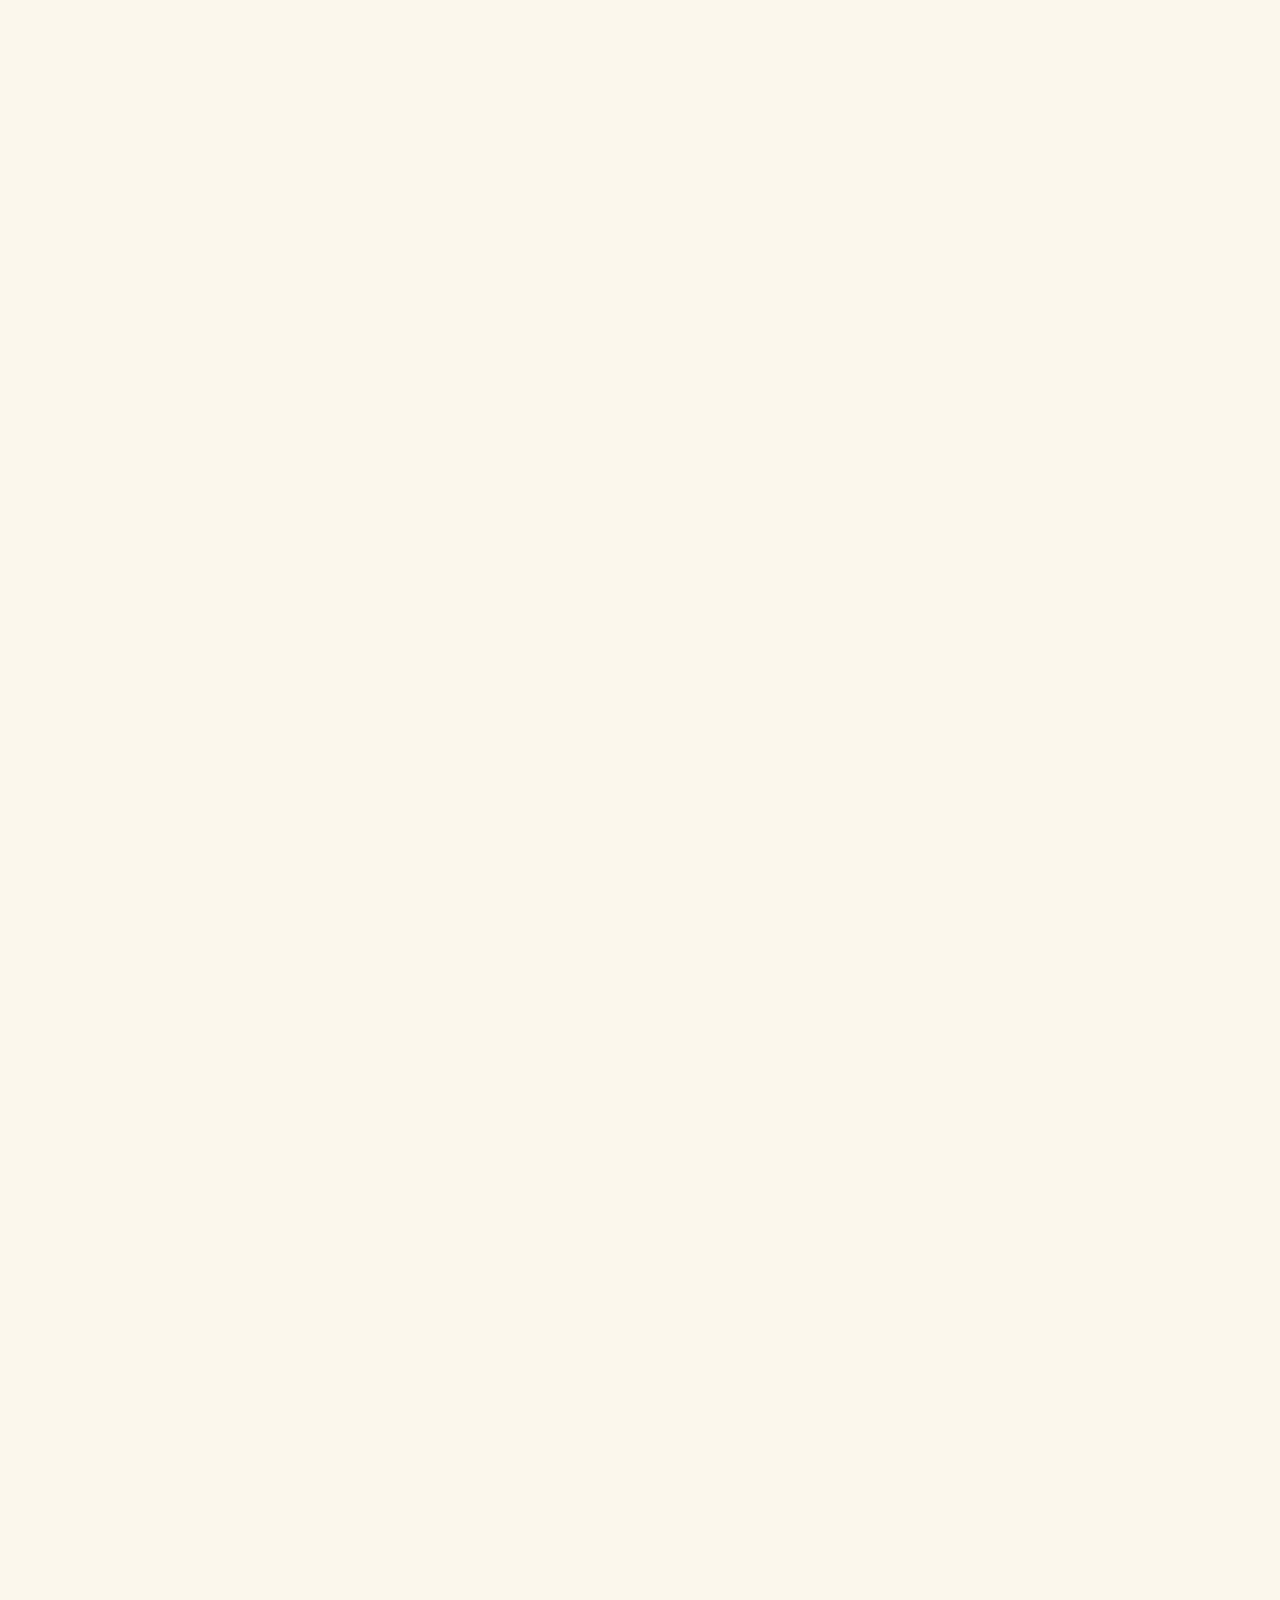
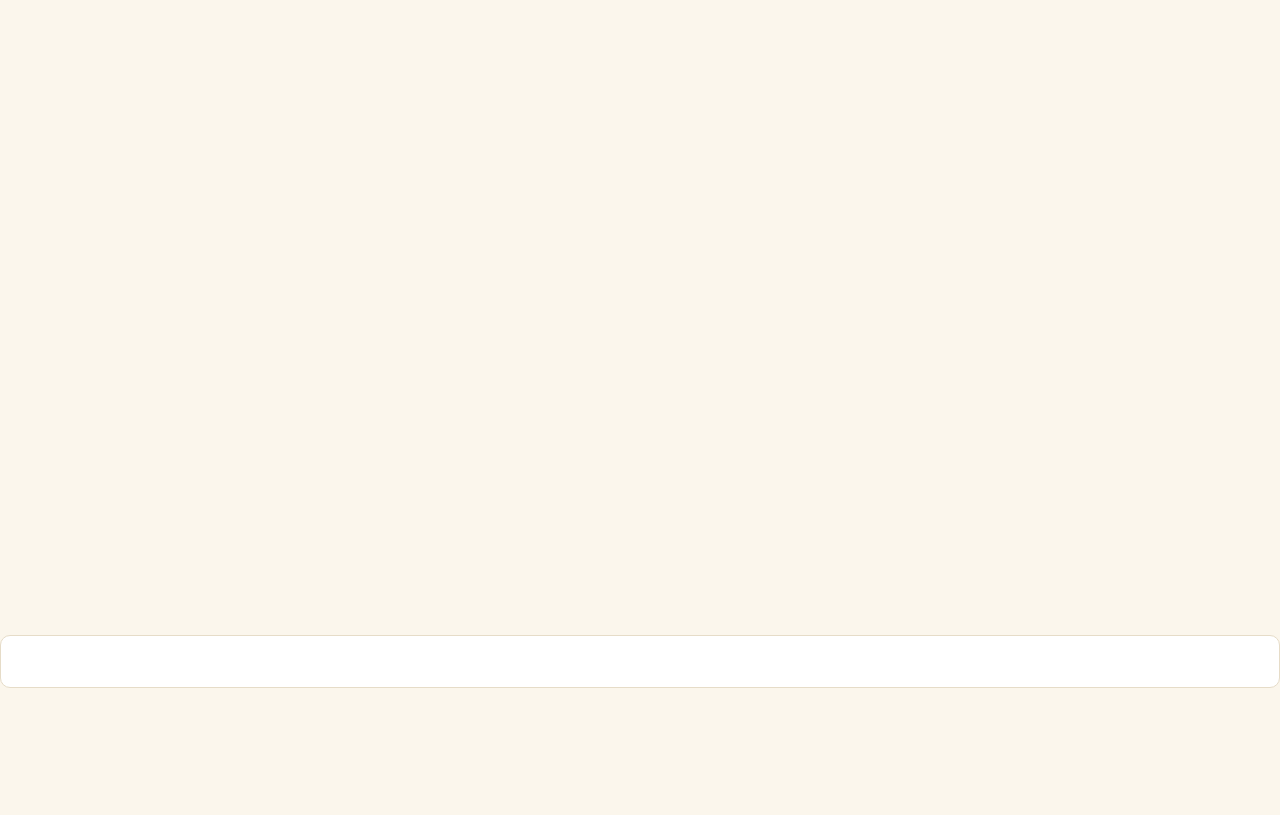
==== story.html @ 7ff15a28 "Add story form, four-step process" ====
<!doctype html>
<html lang="he" dir="rtl">
<head>
<meta charset="utf-8">
<meta name="viewport" content="width=device-width,initial-scale=1">
<meta name="robots" content="noindex">
<title>הסיפור שלכם | פיקו</title>
<style>
:root{--bg:#FBF6EC;--paper:#fff;--ink:#1F2A44;--muted:#5B6379;--line:#E6DCC8;--accent:#6B5CA5;--accent-ink:#fff;--gold:#C98B3C;--soft:#F1ECF8;--warn:#9A3B2E;--ok:#2F7D5B}
@media (prefers-color-scheme:dark){:root:not([data-theme="light"]){--bg:#171A2B;--paper:#20243A;--ink:#F2EBDD;--muted:#AEB4C8;--line:#343A58;--accent:#B3A6E8;--accent-ink:#171A2B;--gold:#E0A55A;--soft:#2A2842;--warn:#F0A090;--ok:#6FCF9C;color-scheme:dark}}
*{box-sizing:border-box}
body{margin:0;background:var(--bg);color:var(--ink);font:18px/1.6 "Assistant",system-ui,-apple-system,"Segoe UI",Arial,sans-serif;padding:0 16px 80px}
.wrap{max-width:720px;margin:0 auto}
header{padding:28px 0 8px}
.mark{font-weight:800;font-size:34px;color:var(--accent);direction:ltr;display:inline-block}
h1{font-size:clamp(30px,6vw,44px);line-height:1.1;margin:14px 0 8px}
h2{font-size:24px;margin:0 0 6px}
.bar{display:block;width:70px;height:5px;background:var(--gold);margin:28px 0 14px}
.lead{color:var(--muted);margin:0 0 6px}
section{margin-top:8px}
.field{display:flex;flex-direction:column;gap:6px;margin:14px 0}
label,.legend{font-weight:700}
.hint{color:var(--muted);font-size:15px;font-weight:400}
input[type=text],input[type=tel],textarea,select{font:inherit;color:inherit;background:var(--paper);border:1.5px solid var(--line);border-radius:10px;padding:11px 13px;width:100%}
textarea{min-height:96px;resize:vertical}
input:focus,textarea:focus,select:focus{outline:3px solid var(--accent);outline-offset:1px}
.choices{display:flex;gap:10px;flex-wrap:wrap}
.choice input{position:absolute;opacity:0}
.choice label{display:block;border:1.5px solid var(--line);background:var(--paper);border-radius:999px;padding:9px 18px;cursor:pointer;font-weight:600}
.choice input:checked+label{background:var(--accent);border-color:var(--accent);color:var(--accent-ink)}
.choice input:focus-visible+label{outline:3px solid var(--accent);outline-offset:2px}
.char{background:var(--paper);border:1.5px solid var(--line);border-radius:16px;padding:6px 18px 14px;margin:14px 0}
.char h3{margin:12px 0 0;font-size:22px;display:flex;justify-content:space-between;align-items:center}
.photos{display:grid;grid-template-columns:1fr 1fr;gap:12px;margin-top:8px}
.drop{border:2px dashed var(--line);border-radius:12px;padding:12px;text-align:center;cursor:pointer;background:var(--soft);min-height:150px;display:flex;flex-direction:column;align-items:center;justify-content:center;gap:6px;font-size:15px;position:relative;overflow:hidden}
.drop img{position:absolute;inset:0;width:100%;height:100%;object-fit:cover}
.drop input{position:absolute;inset:0;opacity:0;cursor:pointer;width:100%;height:100%}
.drop b{font-size:16px}
.btn{font:inherit;font-weight:700;border:2px solid var(--accent);background:var(--accent);color:var(--accent-ink);border-radius:999px;padding:12px 26px;cursor:pointer}
.btn.ghost{background:transparent;color:var(--accent)}
.btn.small{padding:6px 14px;font-size:15px}
.btn:disabled{opacity:.6;cursor:wait}
.check{display:flex;gap:10px;align-items:flex-start;margin:12px 0;font-weight:400}
.check input{margin-top:6px;width:20px;height:20px;flex:none}
.q{background:var(--paper);border:1.5px solid var(--line);border-radius:14px;padding:6px 16px 12px;margin:12px 0}
.q .hint{margin-top:-2px}
.status{margin-top:14px;font-weight:700;min-height:1.6em}
.status.bad{color:var(--warn)}.status.ok{color:var(--ok)}
.voice{background:var(--soft);border-radius:14px;padding:12px 16px;margin:14px 0}
.done{text-align:center;padding:40px 0}
[hidden]{display:none!important}
</style>
</head>
<body>
<div class="wrap">
<header><span class="mark">Pikoo.</span>
<h1>הסיפור שלכם</h1>
<p class="lead">תודה על התשלום! זה השלב שבו הספר נהיה שלכם. ככל שהפרטים אמיתיים ומדויקים יותר, הספר יוצא טוב יותר. אפשר לעצור באמצע ולחזור, הטיוטה נשמרת בדפדפן הזה (בלי התמונות).</p></header>

<form id="form" novalidate>
<span class="bar" aria-hidden="true"></span>
<section>
  <h2>1. מי אתם</h2>
  <div class="field"><label for="order">מספר הזמנה</label><input type="text" id="order" inputmode="numeric" autocomplete="off"><span class="hint">מופיע בקישור שקיבלתם. אם הוא ריק, כתבו את מה שנשלח אליכם.</span></div>
  <div class="field"><label for="cname">השם שלכם</label><input type="text" id="cname" autocomplete="name"></div>
  <div class="field"><span class="legend">סוג הספר</span>
    <div class="choices" role="radiogroup" aria-label="סוג הספר">
      <div class="choice"><input type="radio" name="line" id="l1" value="תודה"><label for="l1">תודה</label></div>
      <div class="choice"><input type="radio" name="line" id="l2" value="אהבה"><label for="l2">אהבה</label></div>
      <div class="choice"><input type="radio" name="line" id="l3" value="משפחה"><label for="l3">משפחה</label></div>
    </div></div>
</section>

<span class="bar" aria-hidden="true"></span>
<section>
  <h2>2. הדמויות והתמונות</h2>
  <p class="lead">לכל דמות: תמונת פנים ברורה וטבעית, ותמונה אחת שרואים בה את הגוף. בלי משקפי שמש ובלי פילטרים. התמונות משמשות רק להכנת האיורים ונמחקות בסיום ההפקה.</p>
  <div id="chars"></div>
  <button type="button" class="btn ghost small" id="addChar">הוספת דמות (מעבר לשתיים: 39 ש״ח לכל אחת)</button>
</section>

<span class="bar" aria-hidden="true"></span>
<section>
  <h2>3. הסיפור</h2>
  <div class="voice"><b>מעדיפים לדבר במקום לכתוב?</b><br>שלחו הקלטה קולית של 3 עד 5 דקות בוואטסאפ, ככה יוצאים הפרטים הכי טובים. סמנו כאן ואפשר לדלג על השאלות.
    <div class="check"><input type="checkbox" id="voice"><label for="voice" style="font-weight:400">אשלח הקלטה קולית בוואטסאפ במקום לכתוב</label></div></div>
  <div id="qs"></div>
</section>

<span class="bar" aria-hidden="true"></span>
<section>
  <h2>4. האווירה</h2>
  <div class="field"><span class="legend">טון הסיפור</span>
    <div class="choices" role="radiogroup" aria-label="טון">
      <div class="choice"><input type="radio" name="tone" id="t1" value="מצחיק"><label for="t1">מצחיק</label></div>
      <div class="choice"><input type="radio" name="tone" id="t2" value="מרגש"><label for="t2">מרגש</label></div>
      <div class="choice"><input type="radio" name="tone" id="t3" value="שילוב"><label for="t3">שילוב</label></div>
    </div></div>
  <div class="field"><label for="dedication">הקדשה (לא חובה)</label><textarea id="dedication" placeholder="כמה מילים שיופיעו בעמוד האחרון"></textarea></div>
  <div class="field"><label for="avoid">מה לא לכלול?</label><textarea id="avoid" placeholder="נושא רגיש, פרט שמביך, דבר שלא רוצים שיופיע בספר"></textarea><span class="hint">אנחנו כותבים רק מה שסיפרתם, ולא ממציאים עובדות על האנשים.</span></div>
</section>

<span class="bar" aria-hidden="true"></span>
<div class="check"><input type="checkbox" id="consent"><label for="consent">יש לי אישור להשתמש בתמונות ובפרטים של האנשים שבספר.</label></div>
<input type="text" id="website" tabindex="-1" autocomplete="off" aria-hidden="true" style="position:absolute;left:-9999px">
<button type="button" class="btn" id="send">שליחה</button>
<div class="status" id="status" role="status"></div>
</form>

<div class="done" id="done" hidden>
  <h1>קיבלנו, תודה!</h1>
  <p class="lead">אני עוברת על הכל וחוזרת אליכם בוואטסאפ עם כיוון עלילה בשלוש שורות, לאישור, לפני שמתחילים בטיוטה. אם יש משהו שנשכח, אפשר לשלוח בוואטסאפ.</p>
</div>
</div>

<script>
(function(){
  var SCRIPT_URL = "https://script.google.com/macros/s/AKfycbzPmQh5xQ8qxsZ8nbKefd9BK188Abw25yx2C8t7xrqy7LwY0lcm_efcXIiAoqYudZ_pvg/exec";
  var KEY="pikoo-story-v1", MAXPX=1400;
  var $=function(s){return document.querySelector(s)};
  var chars=[{name:"",role:"",looks:"",face:null,body:null},{name:"",role:"",looks:"",face:null,body:null}];
  var answers={};
  var COMMON=[
    ["saying","משפט שהם תמיד אומרים","המילים המדויקות, גם אם הן מצחיקות."],
    ["moment","רגע אחד ספציפי שאתם זוכרים","מי היה שם, איפה זה קרה, מה בדיוק נאמר. רגע אחד מדויק שווה יותר מעשרה תיאורים כלליים."],
    ["funny","משהו מצחיק שקרה","פדיחה, בדיחה פנימית, הרגל משעשע."],
    ["unique","מה הם עושים שאף אחד אחר לא עושה?","לא ״מקסימים״, אלא מה בדיוק הם עושים שהופך אותם לכאלה."],
    ["visual","פרטים שרואים","בגד או צבע אהוב, משקפיים, תסרוקת, חפץ שתמיד איתם. מזה בונים את האיורים."]
  ];
  var BY={
    "תודה":[["helped","במה עזרו לילד שלכם או לכם?","סיפור אחד אמיתי."],["kids","ילדים או אנשים נוספים שירצו להופיע בסיפור","שמות, ומשהו קטן על כל אחד."],["time","כמה זמן אתם ביחד, ומה השתנה בתקופה הזאת?",""]],
    "אהבה":[["met","איך הכרתם?","הגרסה האמיתית. מה שלא רוצים שיופיע, כתבו בשדה ״מה לא לכלול״."],["knew","הרגע שבו ידעת",""],["inside","בדיחה פנימית או מילה שרק שניכם מבינים",""],["place","מקום שהוא ״שלכם״",""]],
    "משפחה":[["oldstory","סיפור מהעבר שמספרים שוב ושוב",""],["learned","מה למדתם מהם?",""],["tradition","מסורת משפחתית (ארוחת שישי, מאכל, שיר)",""],["grandkids","נכדים או ילדים שיופיעו בספר","שמות, גילאים ומשהו על כל אחד."]]
  };
  function esc(s){return String(s||"").replace(/[&<>"]/g,function(m){return {"&":"&amp;","<":"&lt;",">":"&gt;",'"':"&quot;"}[m]})}
  function line(){var r=document.querySelector('input[name=line]:checked');return r?r.value:""}
  function status(t,k){var s=$("#status");s.textContent=t;s.className="status"+(k?" "+k:"")}
  function save(){try{localStorage.setItem(KEY,JSON.stringify({order:$("#order").value,cname:$("#cname").value,line:line(),tone:(document.querySelector('input[name=tone]:checked')||{}).value||"",dedication:$("#dedication").value,avoid:$("#avoid").value,voice:$("#voice").checked,answers:answers,chars:chars.map(function(c){return{name:c.name,role:c.role,looks:c.looks}})}))}catch(e){}}
  function load(){try{var d=JSON.parse(localStorage.getItem(KEY)||"null");if(!d)return;$("#order").value=d.order||"";$("#cname").value=d.cname||"";$("#dedication").value=d.dedication||"";$("#avoid").value=d.avoid||"";$("#voice").checked=!!d.voice;answers=d.answers||{};if(d.chars&&d.chars.length)chars=d.chars.map(function(c){return{name:c.name,role:c.role,looks:c.looks,face:null,body:null}});
    if(d.line){var r=document.querySelector('input[name=line][value="'+d.line+'"]');if(r)r.checked=true}
    if(d.tone){var t=document.querySelector('input[name=tone][value="'+d.tone+'"]');if(t)t.checked=true}}catch(e){}}
  function resize(file){return new Promise(function(res,rej){
    var img=new Image(),u=URL.createObjectURL(file);
    img.onload=function(){var w=img.width,h=img.height,k=Math.min(1,MAXPX/Math.max(w,h));var c=document.createElement("canvas");c.width=Math.round(w*k);c.height=Math.round(h*k);c.getContext("2d").drawImage(img,0,0,c.width,c.height);URL.revokeObjectURL(u);res(c.toDataURL("image/jpeg",0.82))};
    img.onerror=function(){URL.revokeObjectURL(u);rej(new Error("img"))};img.src=u})}
  function renderChars(){
    var box=$("#chars");box.innerHTML="";
    chars.forEach(function(c,i){
      var d=document.createElement("div");d.className="char";
      d.innerHTML='<h3><span>דמות '+(i+1)+'</span>'+(chars.length>1?'<button type="button" class="btn ghost small" data-rm="'+i+'">הסרה</button>':'')+'</h3>'+
      '<div class="field"><label for="cn'+i+'">שם (כמו שיופיע בספר)</label><input type="text" id="cn'+i+'" data-c="'+i+'" data-k="name" value="'+esc(c.name)+'"></div>'+
      '<div class="field"><label for="cr'+i+'">מי זה/זו?</label><input type="text" id="cr'+i+'" data-c="'+i+'" data-k="role" placeholder="גננת, סבא, בן זוג..." value="'+esc(c.role)+'"></div>'+
      '<div class="field"><label for="cl'+i+'">איך הם נראים?</label><input type="text" id="cl'+i+'" data-c="'+i+'" data-k="looks" placeholder="שיער ארוך שחור, עגילי חישוק, תמיד בז׳קט שחור" value="'+esc(c.looks)+'"></div>'+
      '<div class="photos">'+
      ['face','body'].map(function(k){return '<label class="drop"><span class="'+k+'-t"><b>'+(k==="face"?"תמונת פנים":"תמונה עם גוף")+'</b><br>לחיצה לבחירה</span><input type="file" accept="image/*" data-p="'+i+'" data-pk="'+k+'">'+(c[k]?'<img alt="" src="'+c[k]+'">':'')+'</label>'}).join('')+
      '</div>';
      box.appendChild(d)});
    box.querySelectorAll("[data-c]").forEach(function(el){el.oninput=function(){chars[+el.dataset.c][el.dataset.k]=el.value;save()}});
    box.querySelectorAll("[data-rm]").forEach(function(b){b.onclick=function(){chars.splice(+b.dataset.rm,1);renderChars();save()}});
    box.querySelectorAll("[data-p]").forEach(function(el){el.onchange=function(){var f=el.files&&el.files[0];if(!f)return;status("מכווצים את התמונה...");resize(f).then(function(u){chars[+el.dataset.p][el.dataset.pk]=u;status("");renderChars()}).catch(function(){status("אי אפשר לקרוא את התמונה הזאת. נסו תמונה אחרת.","bad")})}})}
  function renderQs(){
    var box=$("#qs");box.innerHTML="";
    var l=line();var list=COMMON.concat(l?BY[l]:[]);
    if(!l){var p=document.createElement("p");p.className="hint";p.textContent="בחרו סוג ספר למעלה כדי לראות את כל השאלות.";box.appendChild(p)}
    list.forEach(function(q){var d=document.createElement("div");d.className="q field";d.innerHTML='<label for="q_'+q[0]+'">'+esc(q[1])+'</label>'+(q[2]?'<span class="hint">'+esc(q[2])+'</span>':'')+'<textarea id="q_'+q[0]+'" data-q="'+q[0]+'" data-qt="'+esc(q[1])+'">'+esc(answers[q[0]]||"")+'</textarea>';box.appendChild(d)});
    box.querySelectorAll("[data-q]").forEach(function(el){el.oninput=function(){answers[el.dataset.q]=el.value;save()}})}
  function check(){
    var bad=[];
    if(!$("#order").value.trim())bad.push("מספר הזמנה");
    if(!$("#cname").value.trim())bad.push("השם שלכם");
    if(!line())bad.push("סוג ספר");
    if(!chars.some(function(c){return c.name.trim()}))bad.push("שם לדמות אחת לפחות");
    chars.forEach(function(c,i){if(c.name.trim()&&!c.face)bad.push("תמונת פנים ל"+c.name.trim())});
    if(!$("#consent").checked)bad.push("אישור שימוש בתמונות");
    return bad}
  $("#addChar").onclick=function(){if(chars.length>=5){status("אפשר עד 5 דמויות. יותר מזה, כתבו לנו בוואטסאפ.","bad");return}chars.push({name:"",role:"",looks:"",face:null,body:null});renderChars()};
  document.querySelectorAll("input[name=line]").forEach(function(r){r.onchange=function(){renderQs();save()}});
  ["order","cname","dedication","avoid"].forEach(function(id){$("#"+id).oninput=save});
  document.querySelectorAll("input[name=tone]").forEach(function(r){r.onchange=save});
  $("#voice").onchange=save;
  $("#send").onclick=function(){
    var bad=check();if(bad.length){status("חסר: "+bad.join(", "),"bad");return}
    if(!SCRIPT_URL){status("השליחה אינה פעילה כרגע. שלחו בוואטסאפ.","bad");return}
    var b=$("#send");b.disabled=true;status("שולחים... זה יכול לקחת כמה שניות עם תמונות.");
    var qa=[];var l=line();COMMON.concat(l?BY[l]:[]).forEach(function(q){var v=(answers[q[0]]||"").trim();if(v)qa.push({q:q[1],a:v})});
    var d={type:"story",order:$("#order").value.trim(),name:$("#cname").value.trim(),line:l,tone:(document.querySelector('input[name=tone]:checked')||{}).value||"",dedication:$("#dedication").value.trim(),avoid:$("#avoid").value.trim(),voice:$("#voice").checked,qa:qa,website:$("#website").value,
      chars:chars.filter(function(c){return c.name.trim()}).map(function(c){return{name:c.name.trim(),role:c.role.trim(),looks:c.looks.trim(),face:c.face,body:c.body}})};
    fetch(SCRIPT_URL,{method:"POST",mode:"no-cors",headers:{"Content-Type":"text/plain;charset=utf-8"},body:JSON.stringify(d)})
      .then(function(){try{localStorage.removeItem(KEY)}catch(e){}$("#form").hidden=true;$("#done").hidden=false;window.scrollTo(0,0)})
      .catch(function(){b.disabled=false;status("השליחה נכשלה. נסו שוב, או שלחו בוואטסאפ.","bad")})};
  var qs=new URLSearchParams(location.search);
  load();
  if(qs.get("order"))$("#order").value=qs.get("order");
  if(qs.get("type")){var r=document.querySelector('input[name=line][value="'+qs.get("type")+'"]');if(r)r.checked=true}
  renderChars();renderQs();
})();
</script>
</body>
</html>
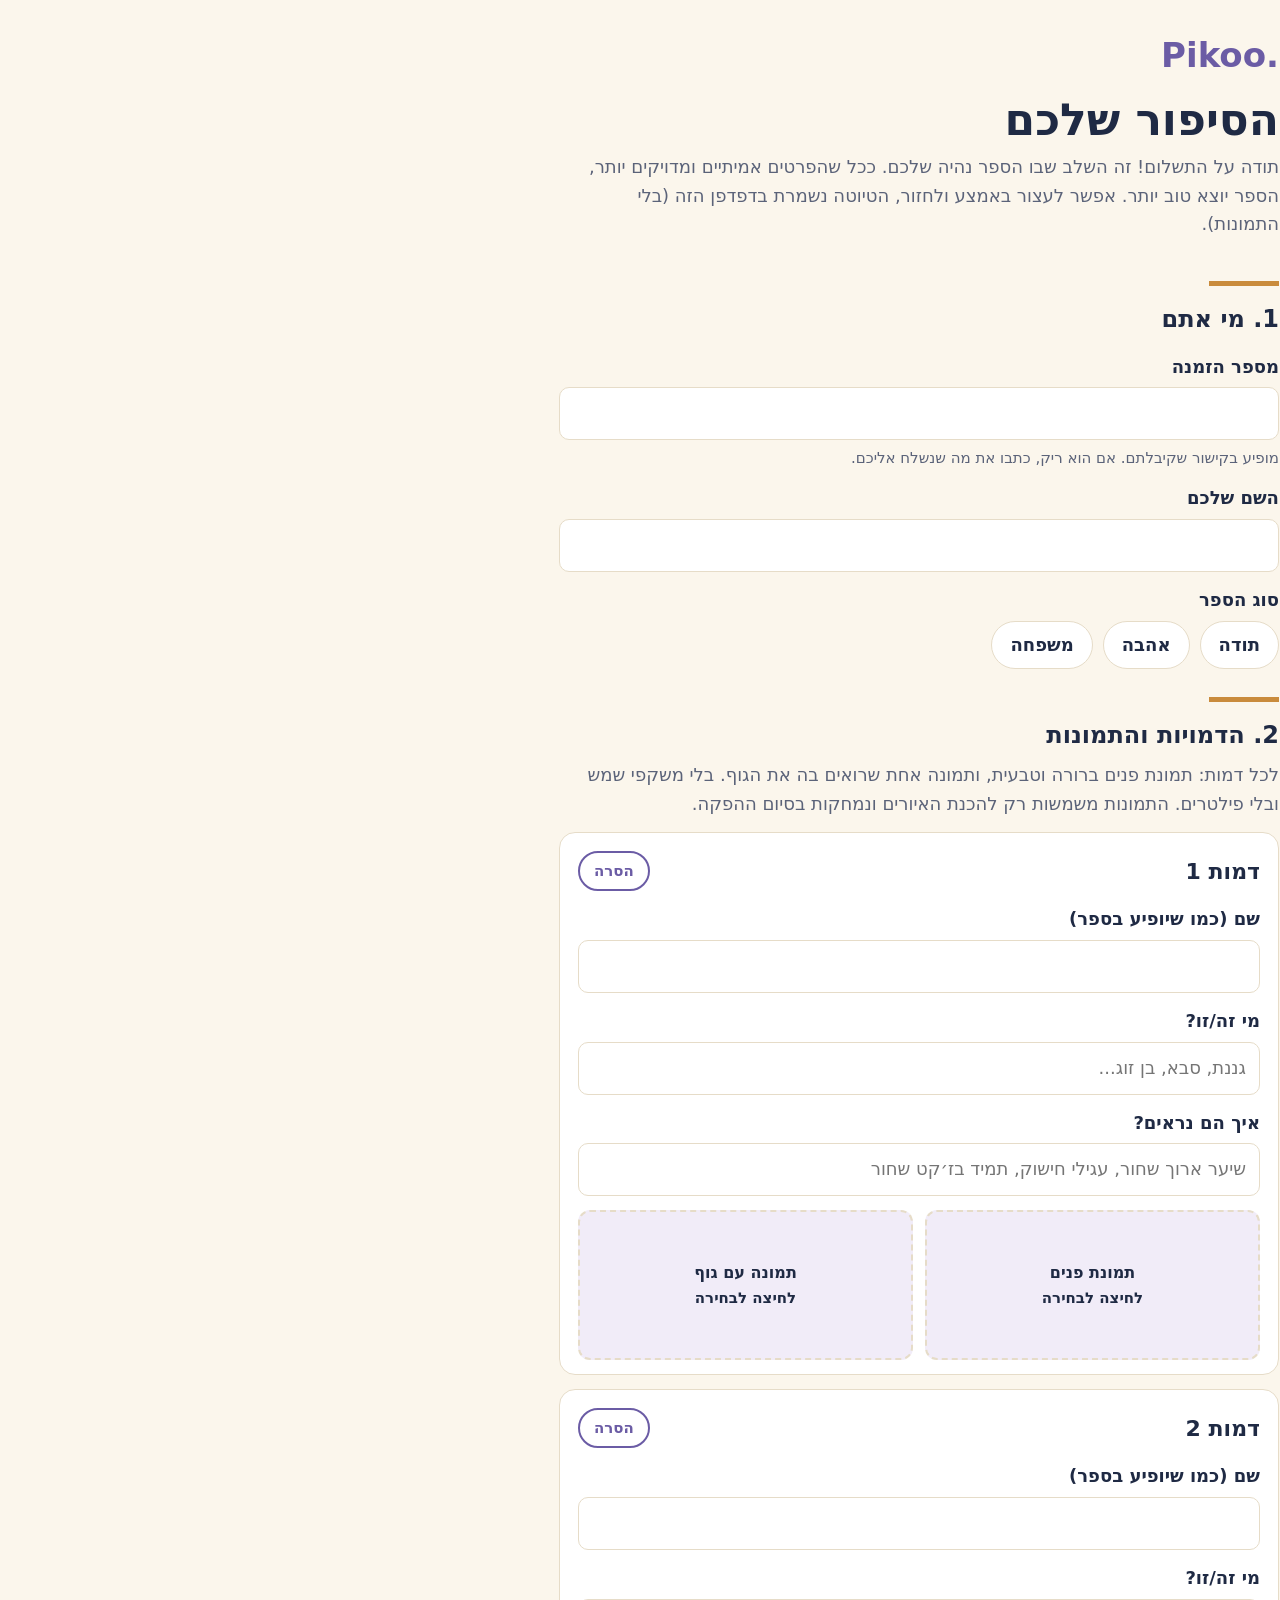
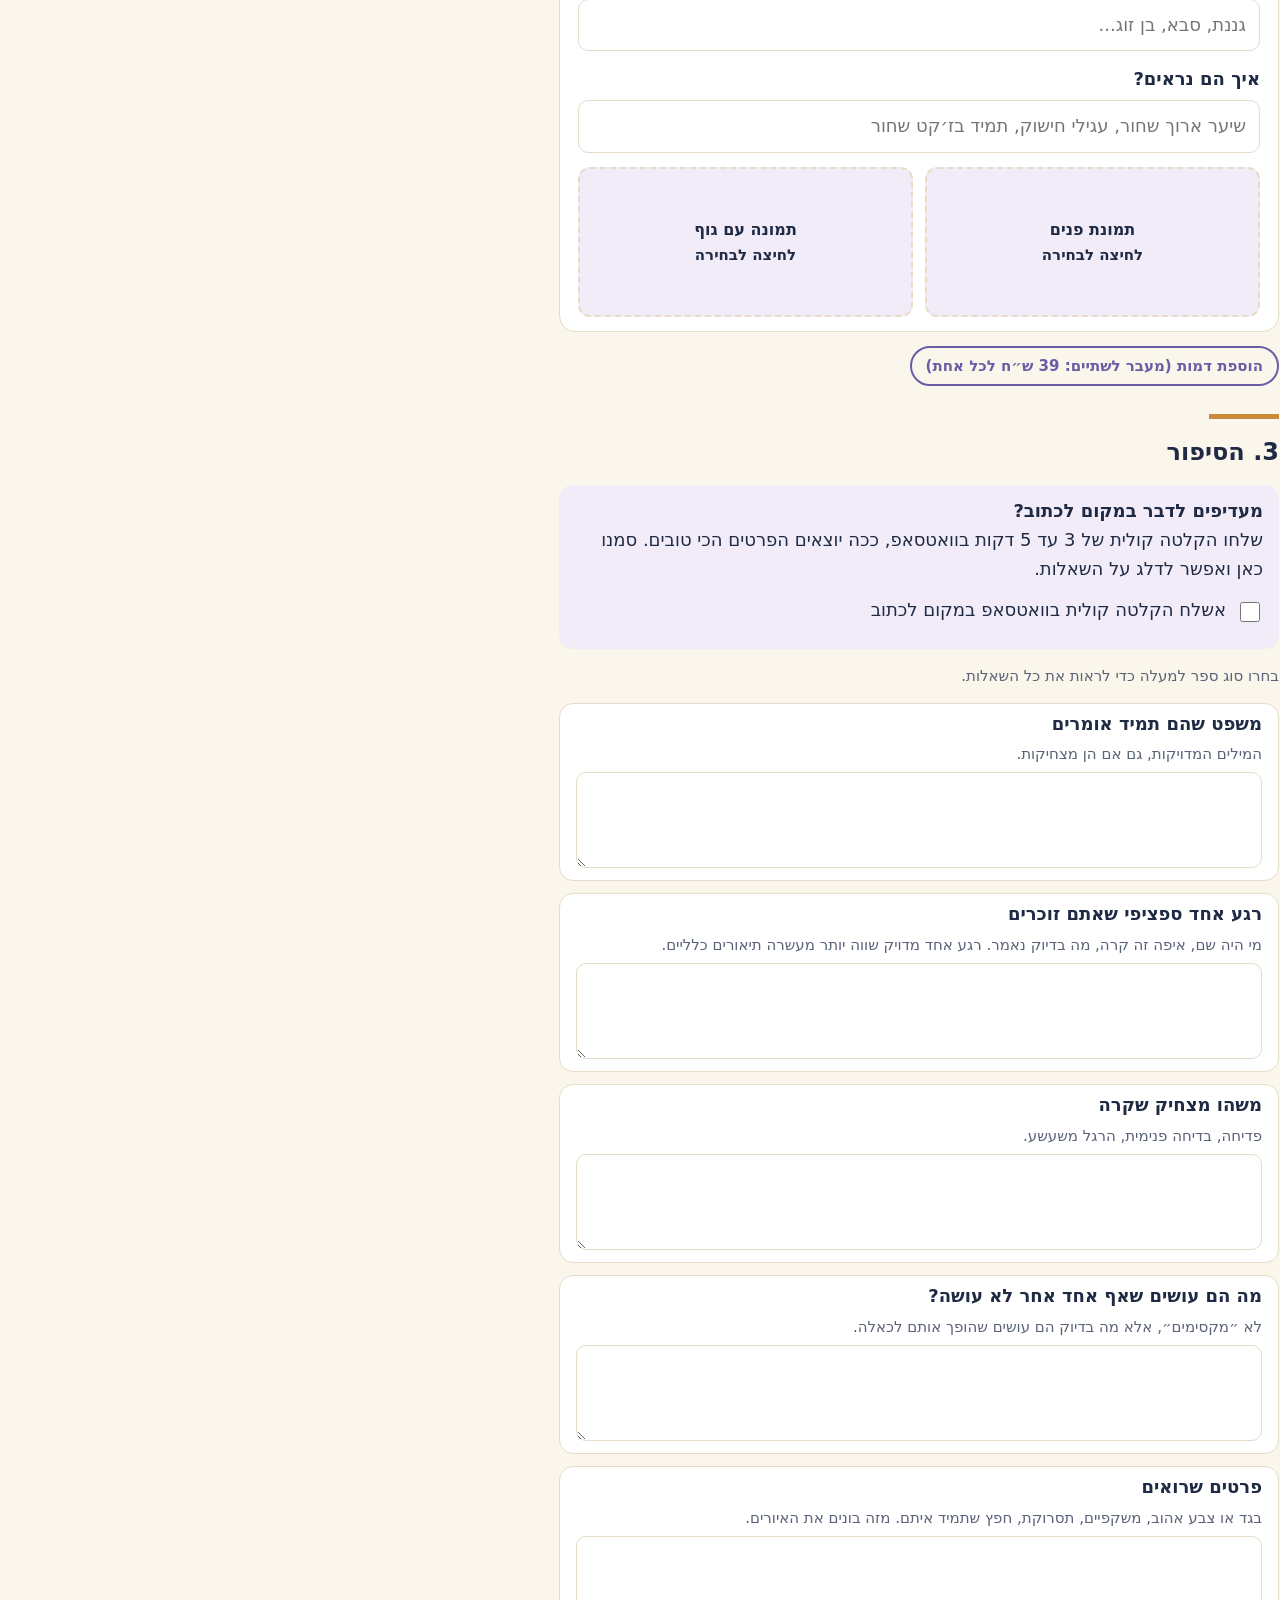
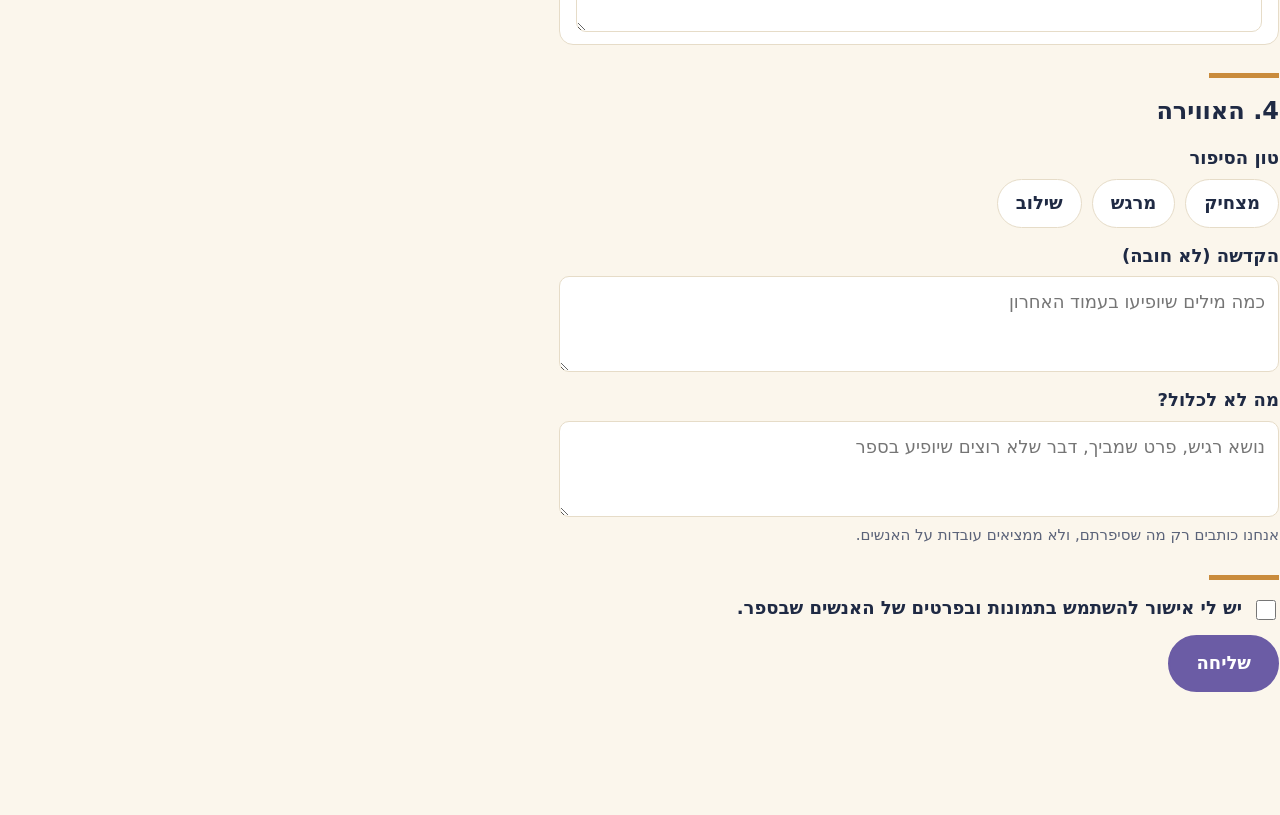
==== commit 571b7959: "Fix honeypot causing horizontal overflow on RTL pages" ====
--- a/story.html
+++ b/story.html
@@ -8,6 +8,7 @@
 <style>
 :root{--bg:#FBF6EC;--paper:#fff;--ink:#1F2A44;--muted:#5B6379;--line:#E6DCC8;--accent:#6B5CA5;--accent-ink:#fff;--gold:#C98B3C;--soft:#F1ECF8;--warn:#9A3B2E;--ok:#2F7D5B}
 @media (prefers-color-scheme:dark){:root:not([data-theme="light"]){--bg:#171A2B;--paper:#20243A;--ink:#F2EBDD;--muted:#AEB4C8;--line:#343A58;--accent:#B3A6E8;--accent-ink:#171A2B;--gold:#E0A55A;--soft:#2A2842;--warn:#F0A090;--ok:#6FCF9C;color-scheme:dark}}
+.hp{position:absolute;width:1px;height:1px;margin:-1px;padding:0;border:0;overflow:hidden;clip:rect(0 0 0 0);white-space:nowrap;opacity:0;pointer-events:none}
 *{box-sizing:border-box}
 body{margin:0;background:var(--bg);color:var(--ink);font:18px/1.6 "Assistant",system-ui,-apple-system,"Segoe UI",Arial,sans-serif;padding:0 16px 80px}
 .wrap{max-width:720px;margin:0 auto}
@@ -102,7 +103,7 @@
 
 <span class="bar" aria-hidden="true"></span>
 <div class="check"><input type="checkbox" id="consent"><label for="consent">יש לי אישור להשתמש בתמונות ובפרטים של האנשים שבספר.</label></div>
-<input type="text" id="website" tabindex="-1" autocomplete="off" aria-hidden="true" style="position:absolute;left:-9999px">
+<input type="text" id="website" tabindex="-1" autocomplete="off" aria-hidden="true" class="hp">
 <button type="button" class="btn" id="send">שליחה</button>
 <div class="status" id="status" role="status"></div>
 </form>
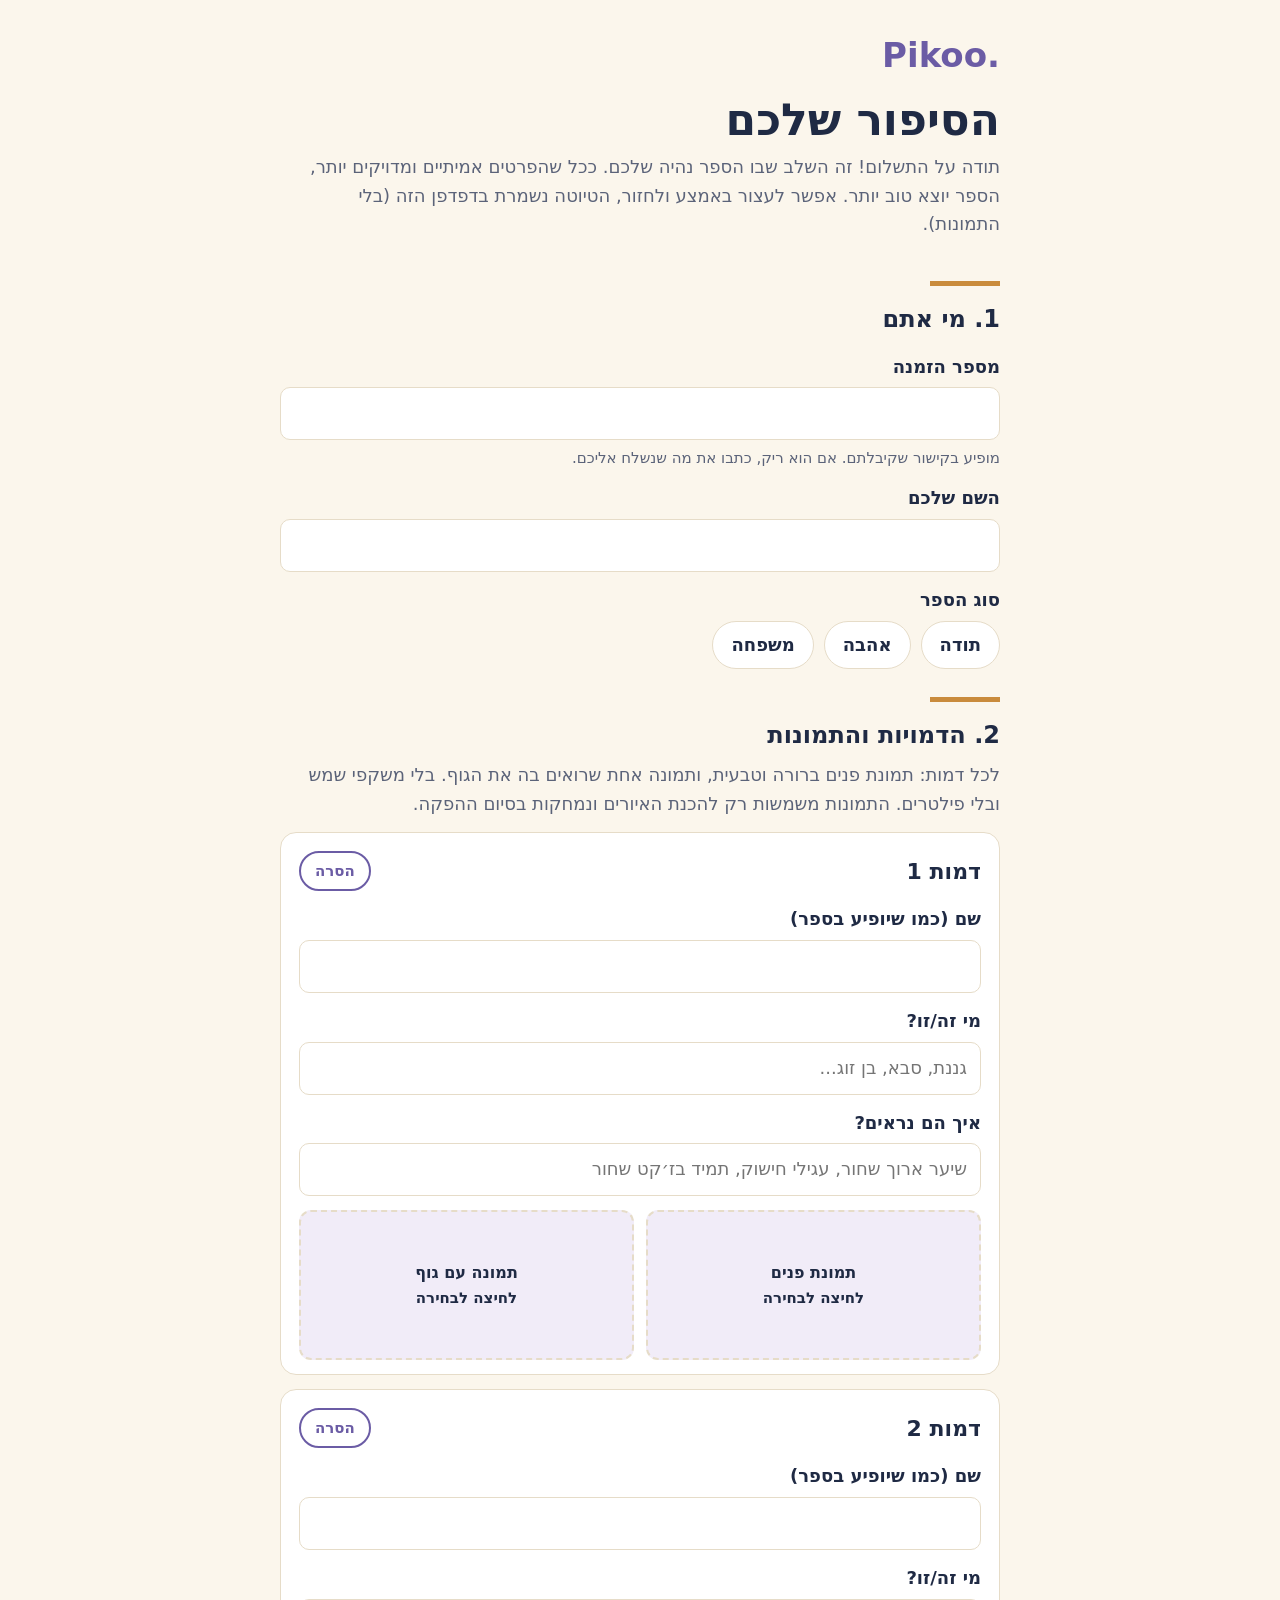
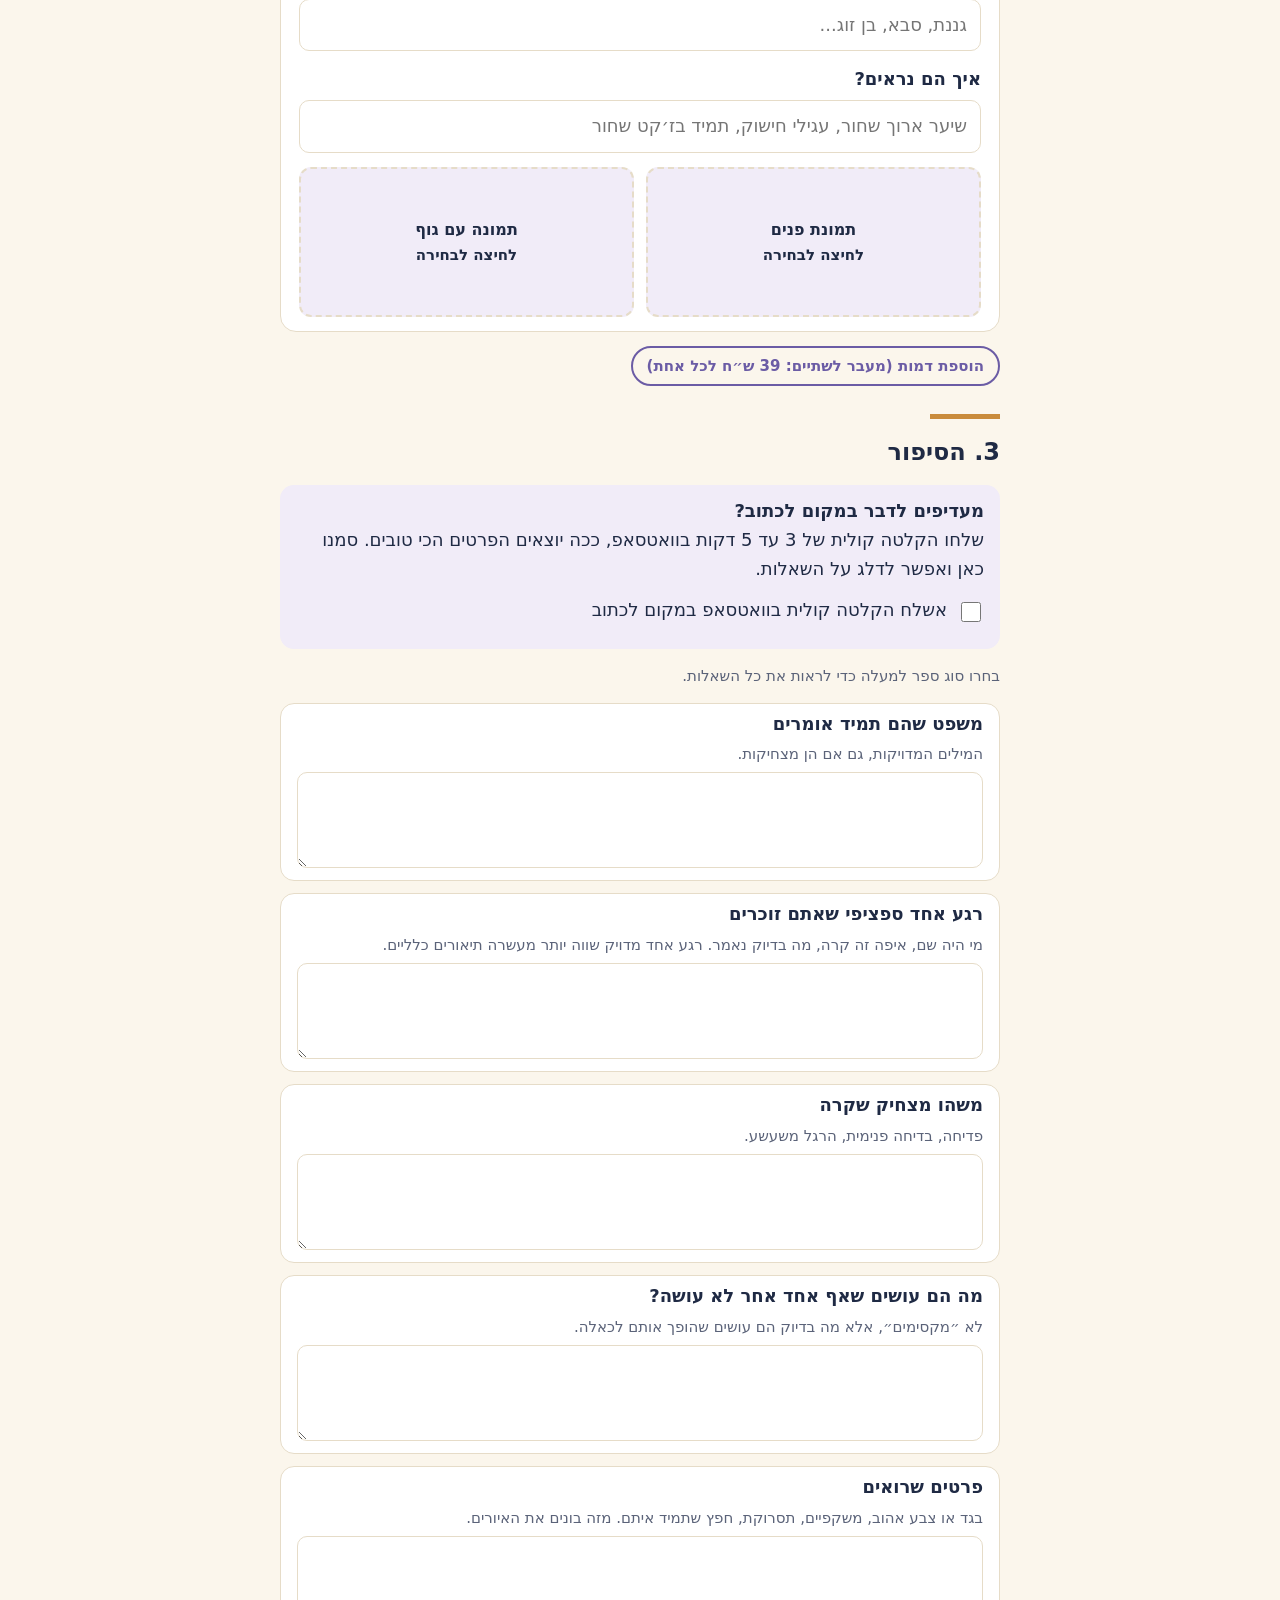
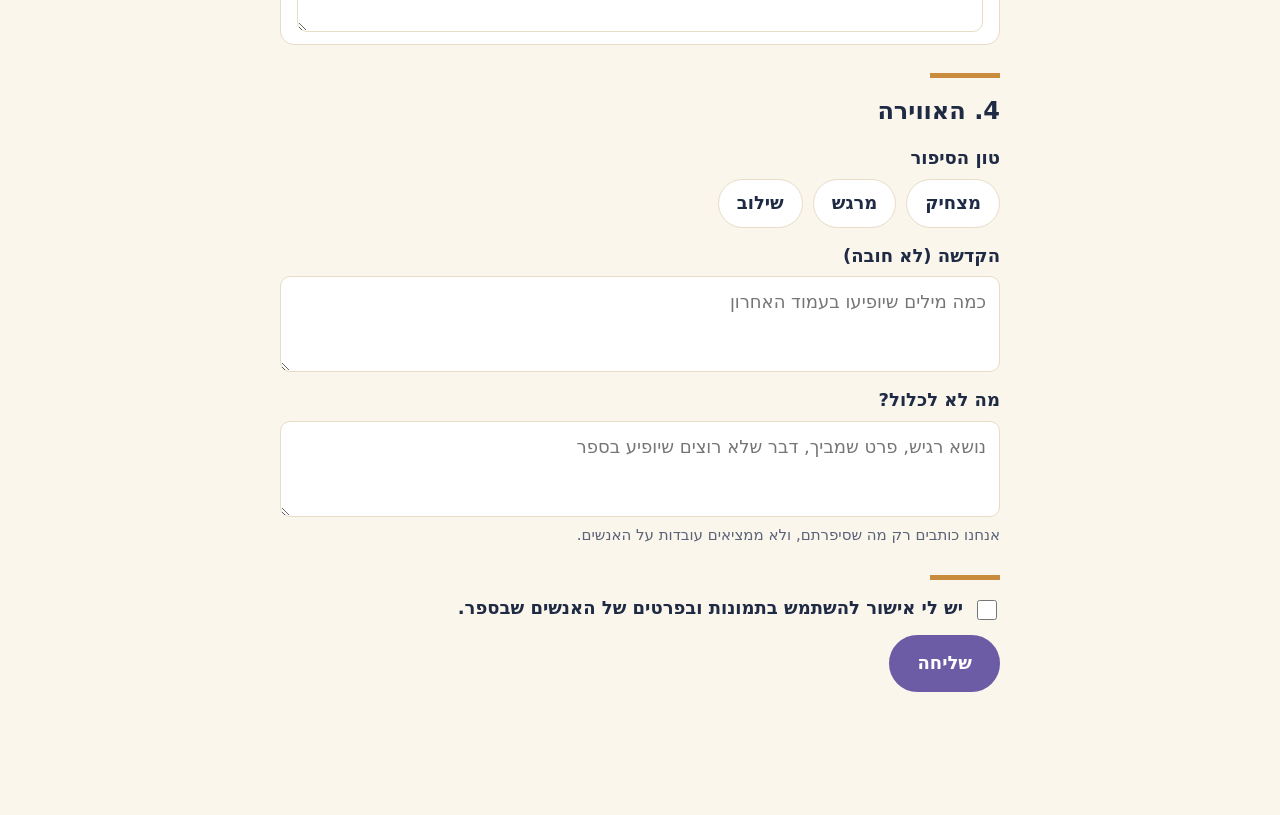
==== commit 62481d1d: "Fix honeypot width override" ====
--- a/story.html
+++ b/story.html
@@ -8,7 +8,7 @@
 <style>
 :root{--bg:#FBF6EC;--paper:#fff;--ink:#1F2A44;--muted:#5B6379;--line:#E6DCC8;--accent:#6B5CA5;--accent-ink:#fff;--gold:#C98B3C;--soft:#F1ECF8;--warn:#9A3B2E;--ok:#2F7D5B}
 @media (prefers-color-scheme:dark){:root:not([data-theme="light"]){--bg:#171A2B;--paper:#20243A;--ink:#F2EBDD;--muted:#AEB4C8;--line:#343A58;--accent:#B3A6E8;--accent-ink:#171A2B;--gold:#E0A55A;--soft:#2A2842;--warn:#F0A090;--ok:#6FCF9C;color-scheme:dark}}
-.hp{position:absolute;width:1px;height:1px;margin:-1px;padding:0;border:0;overflow:hidden;clip:rect(0 0 0 0);white-space:nowrap;opacity:0;pointer-events:none}
+.hp,input.hp{position:absolute!important;width:1px!important;height:1px!important;margin:-1px!important;padding:0!important;border:0!important;overflow:hidden!important;clip:rect(0 0 0 0)!important;white-space:nowrap;opacity:0;pointer-events:none;inset-inline-start:0;top:0}
 *{box-sizing:border-box}
 body{margin:0;background:var(--bg);color:var(--ink);font:18px/1.6 "Assistant",system-ui,-apple-system,"Segoe UI",Arial,sans-serif;padding:0 16px 80px}
 .wrap{max-width:720px;margin:0 auto}
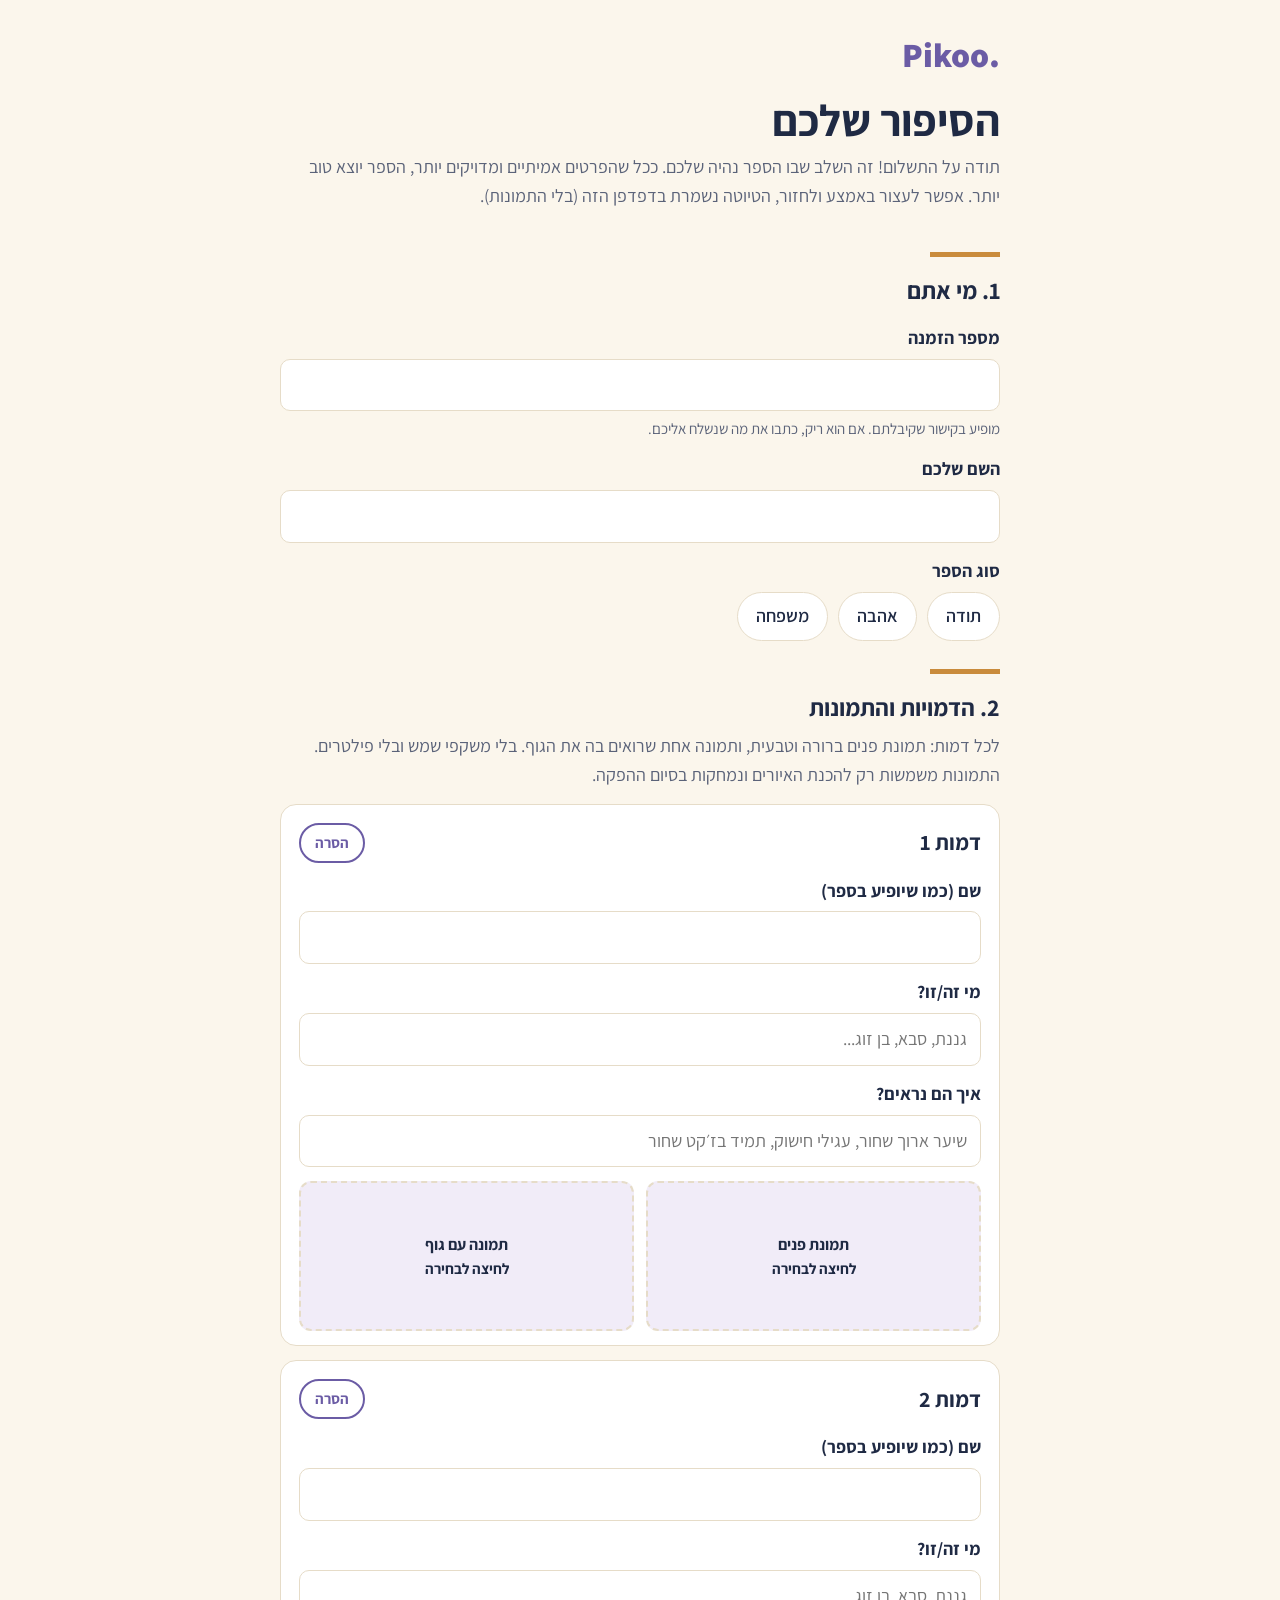
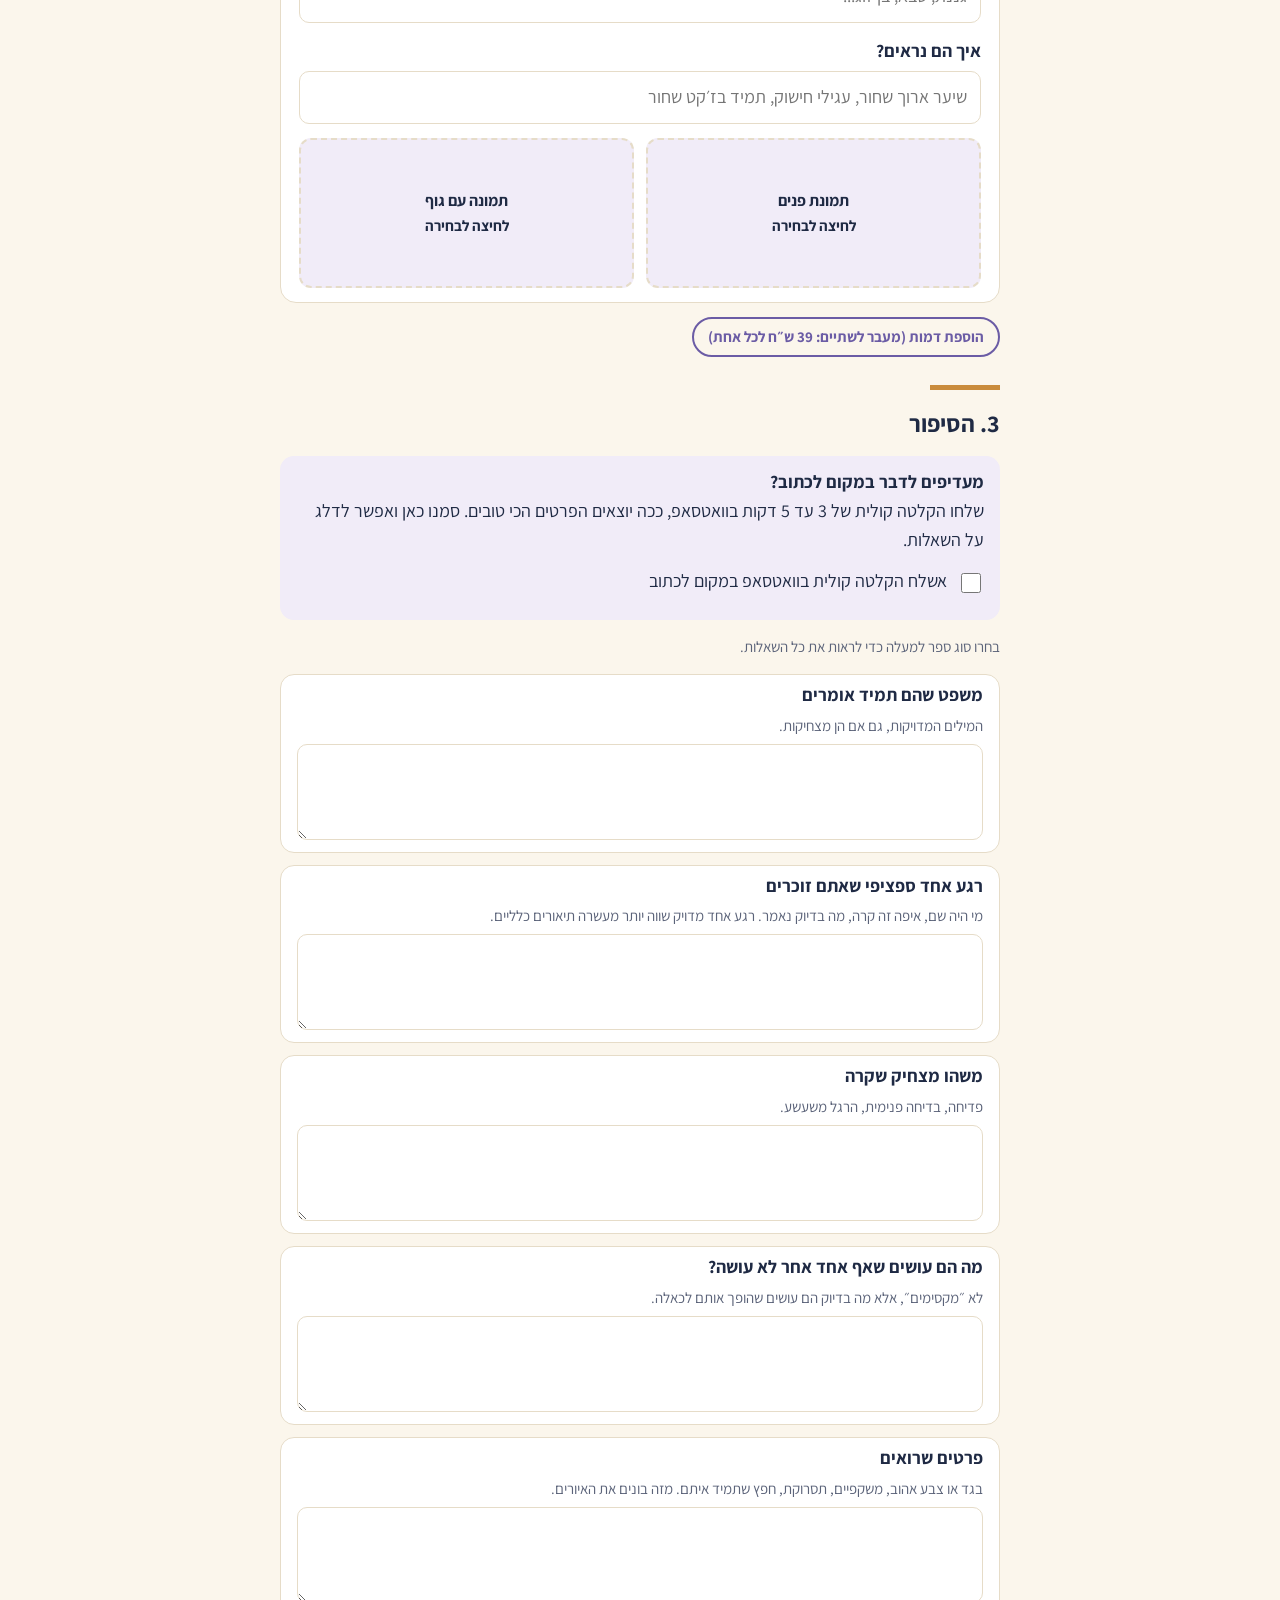
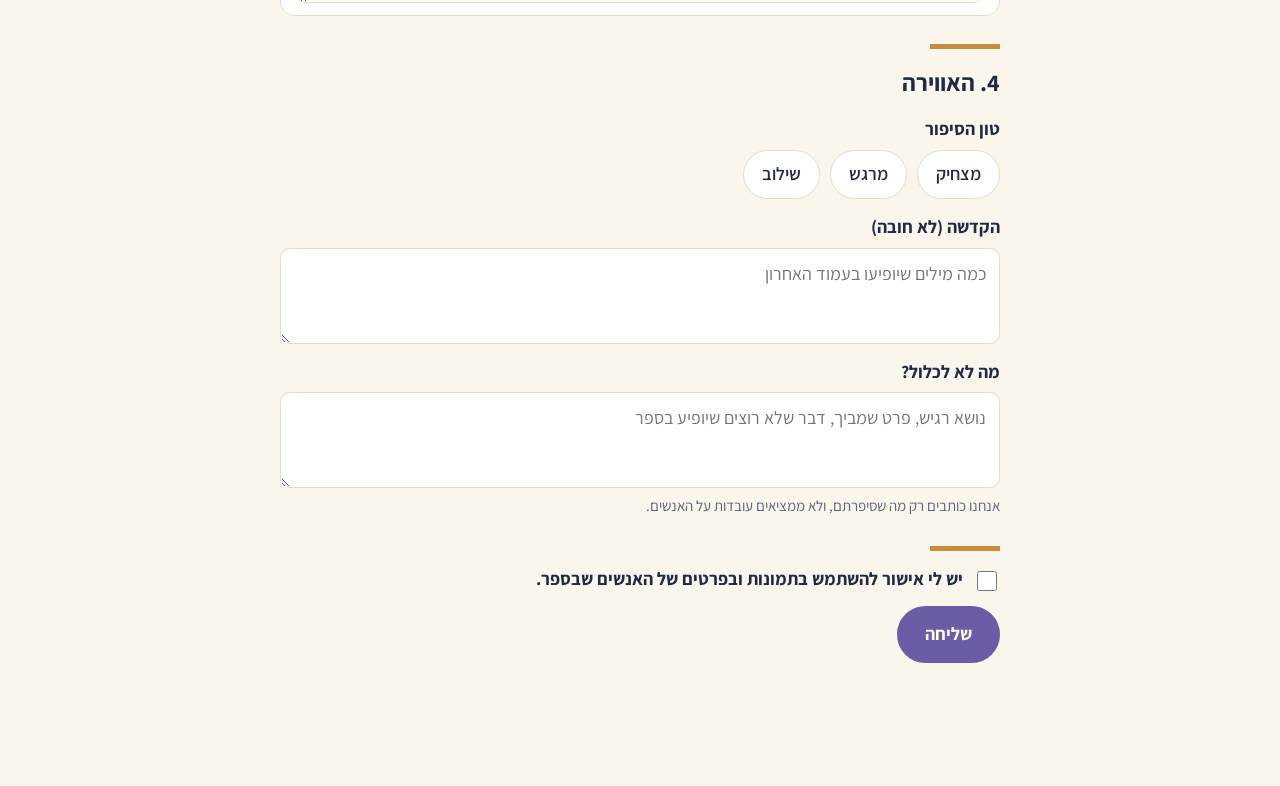
==== commit d1cf8b4f: "Rebuild landing page with design system, legal pages and self-hosted font - New shared stylesheet fo" ====
--- a/story.html
+++ b/story.html
@@ -5,7 +5,10 @@
 <meta name="viewport" content="width=device-width,initial-scale=1">
 <meta name="robots" content="noindex">
 <title>הסיפור שלכם | פיקו</title>
+<link rel="icon" href="favicon.svg" type="image/svg+xml">
 <style>
+@font-face{font-family:"Assistant";font-display:swap;font-weight:200 800;src:url(fonts/assistant-hebrew.woff2) format("woff2");unicode-range:U+0307-0308,U+0590-05FF,U+200C-2010,U+20AA,U+25CC,U+FB1D-FB4F}
+@font-face{font-family:"Assistant";font-display:swap;font-weight:200 800;src:url(fonts/assistant-latin.woff2) format("woff2");unicode-range:U+0000-00FF,U+2000-206F}
 :root{--bg:#FBF6EC;--paper:#fff;--ink:#1F2A44;--muted:#5B6379;--line:#E6DCC8;--accent:#6B5CA5;--accent-ink:#fff;--gold:#C98B3C;--soft:#F1ECF8;--warn:#9A3B2E;--ok:#2F7D5B}
 @media (prefers-color-scheme:dark){:root:not([data-theme="light"]){--bg:#171A2B;--paper:#20243A;--ink:#F2EBDD;--muted:#AEB4C8;--line:#343A58;--accent:#B3A6E8;--accent-ink:#171A2B;--gold:#E0A55A;--soft:#2A2842;--warn:#F0A090;--ok:#6FCF9C;color-scheme:dark}}
 .hp,input.hp{position:absolute!important;width:1px!important;height:1px!important;margin:-1px!important;padding:0!important;border:0!important;overflow:hidden!important;clip:rect(0 0 0 0)!important;white-space:nowrap;opacity:0;pointer-events:none;inset-inline-start:0;top:0}
